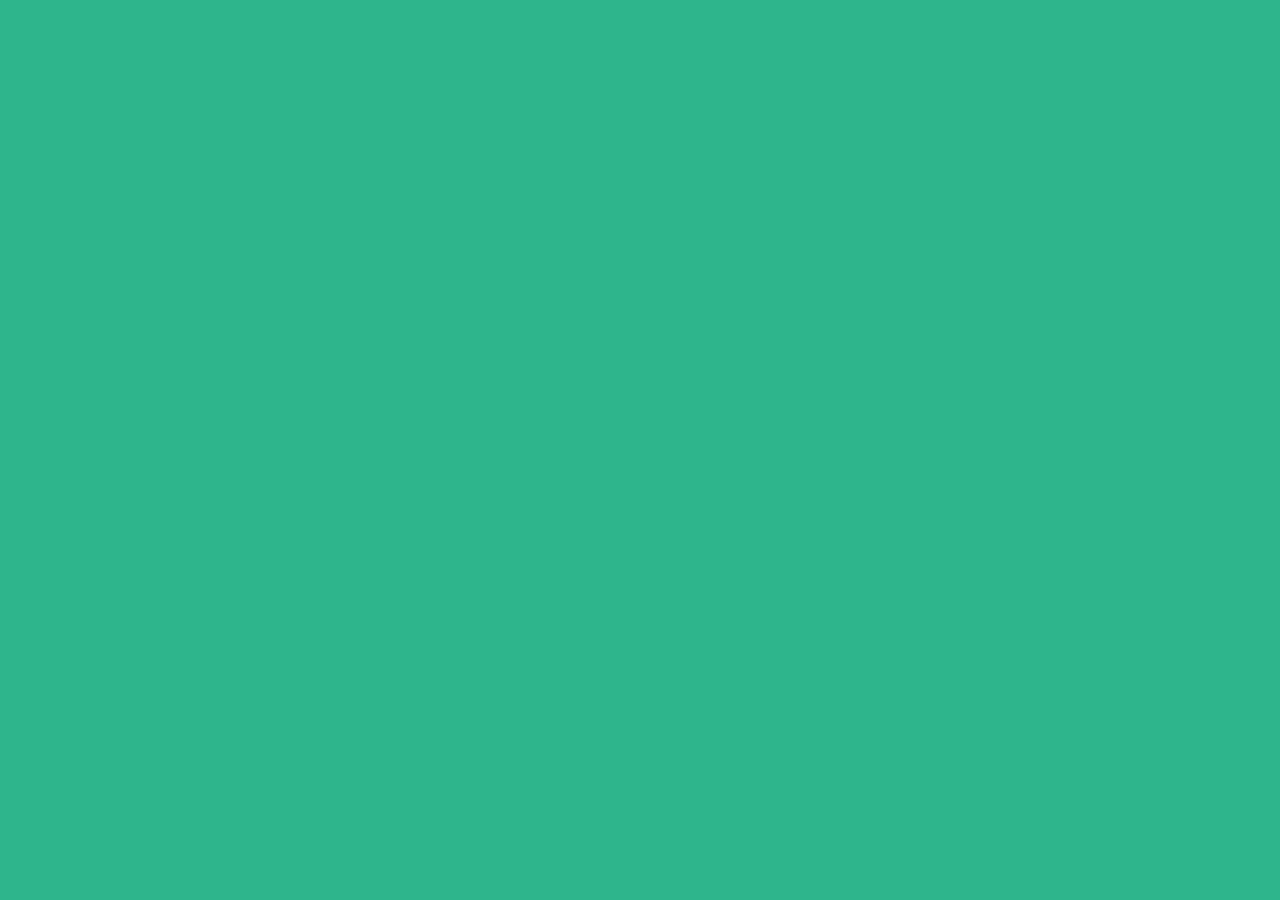
==== index.html @ 211122e2 "backup git" ====
<!DOCTYPE html>
<html lang="en">
  <head>
    <meta charset="UTF-8" />
    <meta http-equiv="Content-Type" content="text/html; charset=UTF-8" />
    <meta http-equiv="X-UA-Compatible" content="IE=edge" />
    <meta name="viewport" content="width=device-width, initial-scale=1.0" />
    <title>WordWise Language Labs</title>
    <link rel="preconnect" href="https://fonts.googleapis.com" />
    <link rel="preconnect" href="https://fonts.gstatic.com" crossorigin />
    <link
      href="https://fonts.googleapis.com/icon?family=Material+Icons|Material+Icons+Outlined|Material+Icons+Two+Tone|Material+Icons+Round|Material+Icons+Sharp"
      rel="stylesheet"
    />
    <link
      href="https://fonts.googleapis.com/css2?family=Montserrat:ital,wght@0,100;0,200;0,300;0,400;0,500;0,600;0,800;0,900;1,100;1,300;1,400;1,500;1,600;1,700;1,800;1,900&display=swap"
      rel="stylesheet"
    />
    <link rel="stylesheet" href="./css/myglobalstyle.css" />
    <link rel="stylesheet" href="./css/mystyle.css" />
    <link rel="stylesheet" href="./css/effects.css" />
    <link rel="stylesheet" href="./css/teststyle.css" />
  </head>
  <body>
    <div id="hideMeAfterLoad">
      <div id="hideMeAfterFisrtAnimation">
        <span>Past.</span>
        <span>Past.</span>
        <span>Past.</span>
      </div>
      <div id="showMeAfterLastAnimation">
        <span
          >Localization <br />Is<br />
          Past.</span
        >
      </div>
    </div>

    <header class="header">
      <div class="navigation primary-background-color">
        <div class="desktop-menu">
          <div class="logo">
            <a href="http://127.0.0.1:5500/#"><img src="/img/logo.png" /></a>
          </div>
          <ul class="menu-items header-menu-text">
            <li>
              <a href="#">Why Us</a>
            </li>
            <li>
              <a href="#"
                >What We Offer<span class="material-icons-round"
                  >expand_more</span
                ></a
              >
              <div class="mega-menu-1">
                <div class="shape-icon">
                  <span class="material-icons-round">arrow_drop_up</span>
                </div>
                <div class="mega-menu-box">
                  <div class="desktop-mega-menu-row">
                    <img src="./img/img.jpg" alt="" />
                  </div>
                  <div class="desktop-mega-menu-row">
                    <header>Design Services</header>
                    <ul class="mega-links">
                      <li><a href="#">Graphics</a></li>
                      <li><a href="#">Vectors</a></li>
                      <li><a href="#">Business cards</a></li>
                      <li><a href="#">Custom logo</a></li>
                    </ul>
                  </div>
                  <div class="desktop-mega-menu-row">
                    <header>Email Services</header>
                    <ul class="mega-links">
                      <li><a href="#">Personal Email</a></li>
                      <li><a href="#">Business Email</a></li>
                      <li><a href="#">Mobile Email</a></li>
                      <li><a href="#">Web Marketing</a></li>
                    </ul>
                  </div>
                  <div class="desktop-mega-menu-row">
                    <header>Security services</header>
                    <ul class="mega-links">
                      <li><a href="#">Site Seal</a></li>
                      <li><a href="#">VPS Hosting</a></li>
                      <li><a href="#">Privacy Seal</a></li>
                      <li><a href="#">Website design</a></li>
                    </ul>
                  </div>
                </div>
              </div>
            </li>
            <li>
              <a href="#"
                >Wise Words<span class="material-icons-round"
                  >expand_more</span
                ></a
              >
            </li>
            <li>
              <a href="#">Work With Us<span></span></a>
            </li>
          </ul>
          <div class="menu-buttons">
            <button class="header-menu-text">
              <span class="material-icons-round"> g_translate </span> English
              <span class="material-icons-round">expand_more</span>
            </button>
          </div>
        </div>

        <div class="mobile-menu">
          <div class="mobile-menu-logo">
            <a href="google.com"><img src="/img/logo.png" /></a>
          </div>
          <ul class="mobile-menu-items header-menu-text">
            <li><a href="google.com">Why Us</a></li>
            <li><a href="google.com">What we Offer</a></li>
            <li><a href="google.com">Wise Words</a></li>
            <li><a href="google.com">Work With Us</a></li>
          </ul>
          <div class="mobile-menu-cta">
            <button>Languages</button>
            <button>Contact Us</button>
          </div>
        </div>
      </div>
    </header>

    <!-- <nav>
      <div class="wrapper">
        <div class="logo"><a href="#">CodingNepal</a></div>
        <input type="radio" name="slider" id="menu-btn" />
        <input type="radio" name="slider" id="close-btn" />
        <ul class="nav-links">
          <label for="close-btn" class="btn close-btn"
            ><i class="fas fa-times"></i
          ></label>
          <li><a href="#">Home</a></li>
          <li><a href="#">About</a></li>
          <li>
            <a href="#" class="desktop-item">Dropdown Menu</a>
            <input type="checkbox" id="showDrop" />
            <label for="showDrop" class="mobile-item">Dropdown Menu</label>
            <ul class="drop-menu">
              <li><a href="#">Drop menu 1</a></li>
              <li><a href="#">Drop menu 2</a></li>
              <li><a href="#">Drop menu 3</a></li>
              <li><a href="#">Drop menu 4</a></li>
            </ul>
          </li>
          <li>
            <a href="#" class="desktop-item">Mega Menu</a>
            <input type="checkbox" id="showMega" />
            <label for="showMega" class="mobile-item">Mega Menu</label>
            <div class="mega-box">
              <div class="content">
                <div class="row">
                  <img src="./img/img.jpg" alt="" />
                </div>
                <div class="row">
                  <header>Design Services</header>
                  <ul class="mega-links">
                    <li><a href="#">Graphics</a></li>
                    <li><a href="#">Vectors</a></li>
                    <li><a href="#">Business cards</a></li>
                    <li><a href="#">Custom logo</a></li>
                  </ul>
                </div>
                <div class="row">
                  <header>Email Services</header>
                  <ul class="mega-links">
                    <li><a href="#">Personal Email</a></li>
                    <li><a href="#">Business Email</a></li>
                    <li><a href="#">Mobile Email</a></li>
                    <li><a href="#">Web Marketing</a></li>
                  </ul>
                </div>
                <div class="row">
                  <header>Security services</header>
                  <ul class="mega-links">
                    <li><a href="#">Site Seal</a></li>
                    <li><a href="#">VPS Hosting</a></li>
                    <li><a href="#">Privacy Seal</a></li>
                    <li><a href="#">Website design</a></li>
                  </ul>
                </div>
              </div>
            </div>
          </li>
          <li><a href="#">Feedback</a></li>
        </ul>
        <label for="menu-btn" class="btn menu-btn"
          ><i class="fas fa-bars"></i
        ></label>
      </div>
    </nav> -->

    <section>
      <p></p>
    </section>

    <footer class="footer"></footer>

    <script src="./js/myscript.js"></script>
  </body>
</html>
---- css/myglobalstyle.css ----
* {
    margin: 0;
    padding: 0;
    text-decoration: none;
}

.material-icons-round{
    display: inline-flex;
    vertical-align: middle;
}

h1,
h2,
h3,
h4,
h5,
h6 {
  font-size: 100%;
  font-weight: normal;
}

a, a:link, a:visited, a:hover, a:active {
    color: inherit;
}

ul {
    list-style: none;
    list-style-type: none;
    margin: 0;
    padding: 0;
}

li {
    list-style: none;
    list-style-type: none;
    margin: 0;
    padding: 0;
}

html {
    box-sizing: border-box;
}

*, *::before, *::after {
    box-sizing: inherit;
}
  
img,
video {
    height: auto;
    max-width: 100%;
}
  
iframe {
    border: 0;
}
  
table {
    border-collapse: collapse;
    border-spacing: 0;
}
  
td,
th {
    padding: 0;
}
  
td:not([align]),
th:not([align]) {
    text-align: inherit;
}

html {
    background-color: #F6FFFE;
    font-family: 'Montserrat', sans-serif;
    -moz-osx-font-smoothing: grayscale;
    -webkit-font-smoothing: antialiased;
    min-width: 300px;
    overflow-x: hidden;
    overflow-y: scroll;
    text-rendering: optimizeLegibility;
    -webkit-text-size-adjust: 100%;
       -moz-text-size-adjust: 100%;
            text-size-adjust: 100%;
}
  
article,
aside,
figure,
footer,
header,
hgroup,
section {
    display: block;
}


/* Global Colors */

.primary-color {
    color: #32B78D;
}

.secondary-color {
    color: #EF9A9A;
}

.accent-color {
    color: #0288D1;
}

.black-text-color {
    color: #000000;
}

.white-text-color {
    color: #FFFFFF;
}

.blue-text-color {
    color: #002B5B;
}

.light-grey-text-color {
    color: #808080;
}

.dark-grey-text-color {
    color: #4E4E4E;
}

/* Global background Colors */

.primary-background-color {
    background-color: #66B894;
}

.secondary-background-color {
    background-color: #EF9A9A;
}

.accent-background-color {
    background-color: #0288D1;
}

.black-text-background-color {
    background-color: #000000;
}

.white-text-background-color {
    background-color: #FFFFFF;
}

.blue-text-background-color {
    background-color: #002B5B;
}

.light-grey-text-background-color {
    background-color: #808080;
}

.dark-grey-text-background-color {
    background-color: #4E4E4E;
}

.page-background-color {
    background-color: #F6FFFE;
}

.full-transparency-background-color {
    background-color: #00000000;
}

/* Global Fonts */

.header-menu-text {
    font-family: 'Montserrat';
    font-size: 14px;
    font-weight: 600;
    color: #000000;
}

.header-menu-title-text {
    font-family: 'Montserrat';
    font-size: 13px;
    font-weight: 600;
}

.header-menu-description-text {
    font-family: 'Montserrat';
    font-size: 12px;
    font-weight: 500;
}

.footer-title-text {
    font-family: 'Montserrat';
    font-size: 16px;
    font-weight: 600;
}

.footer-description-text {
    font-family: 'Montserrat';
    font-size: 14px;
    font-weight: 500;
}
---- css/mystyle.css ----
/* -----START----- Menu Section */
.navigation {
  position: fixed;
  z-index: 99;
  width: 100%;
}

.desktop-menu {
    z-index: 100;
    width: 100%;
    max-width: 1240px;
    min-height: 64px;
    max-height: 64px;
    height: 64px;
    margin: auto;
    padding: 0px 30px;
    display: flex;
    flex-direction: row;
    align-items: center;
    justify-content: space-between;
}

.desktop-menu .logo {
    height: 42px;
}

.desktop-menu .logo > a > img {
    width: 100%;
    height: 100%;
    object-fit: cover;
}

.mobile-menu-open-button {
    display: none;
}

.mobile-menu-close-button {
    display: none;
}

.desktop-menu .menu-items {
    display: flex;
    align-items: center;
}

.desktop-menu .menu-items > li > a{
    padding: 9px 15px;
    border-radius: 5px;
    transition: all 0.3s ease;
}

.desktop-menu .menu-items > li > a:hover{
    background-color: #3A3B3C;
}

.desktop-menu .menu-items li:hover .mega-menu-1{
  transition: all 0.3s ease;
  opacity: 1;
  visibility: visible;
}

.desktop-menu .mega-menu-1{
  position: absolute;
  left: 0;
  width: 100%;
  padding: 0 30px;
  opacity: 0;
  visibility: hidden;
  z-index: 102;
}

.desktop-menu .mega-menu-1 .mega-menu-box{
  background-color: #ffffff;
  margin: -25px 0 25px 0;
  padding: 25px 20px;
  display: flex;
  width: 100%;
  justify-content: space-between;
  border-radius: 12px;
  box-shadow: 0 6px 10px rgba(0,0,0,0.15);
}

.desktop-menu .mega-menu-1 .shape-icon .material-icons-round {
  color: #ffffff;
  font-size: 48px;
}

.desktop-menu .menu-buttons > button{
  outline: 0;
  display: inline-block;
  border-style: solid;
  border-width: 2px;
  background-color: #00796b;
  border-color: #00796b;
  border-radius: 12px;
  color: #ffffff;
  cursor: pointer;
  justify-content: center;
  padding: 6px 12px;
  text-align: center;
  vertical-align: middle;
  box-sizing: border-box;
  
}

.desktop-menu .menu-buttons > button:hover{
  border-style: solid;
  background-color: #d9d9d9;
  border-color:#00796b;
  border-radius: 12px;
  border-width: 2px;
  color: #363636;
 
}

.mobile-menu {
    display: none;
}

@media screen and (max-width: 970px) {

    .desktop-menu {
        display: none;
    }

    .desktop-menu .btn{
      display: block;
    }

    .mobile-menu-open-button {
        display: block;
    }
    
    .mobile-menu-close-button {
        display: block;
    }
   
    /* custom scroll bar */
    ::-webkit-scrollbar {
      width: 10px;
    }
    ::-webkit-scrollbar-track {
      background: #242526;
    }
    ::-webkit-scrollbar-thumb {
      background: #3A3B3C;
    }
    #menu-btn:checked ~ .nav-links{
      left: 0%;
    }
    #menu-btn:checked ~ .btn.menu-btn{
      display: none;
    }
    #close-btn:checked ~ .btn.menu-btn{
      display: block;
    }
}

/* -----END----- Menu Section */
---- css/effects.css ----
/* ----- START ----- Website entry animation */

#hideMeAfterLoad {
  position: fixed;
  display: flex;
  justify-content: center;
  align-items: center;
  width: 100%;
  height: 100%;
  background-color: #2eb58c;
  z-index: 1000;
  animation-name: hideEntryAnimation;
  animation-duration: 0s;
  animation-timing-function: ease-in;
  animation-delay: 4s;
  animation-fill-mode: forwards;
}

@keyframes hideEntryAnimation {
  to {
    visibility: hidden;
  }
}

#hideMeAfterFisrtAnimation {
  position: fixed;
  display: flex;
  justify-content: center;
  align-items: center;
  width: 100%;
  height: 100%;
  background-color: #2eb58c;
  z-index: 1001;
}

#hideMeAfterFisrtAnimation span {
  font-size: 96px;
  font-weight: 700;
  padding: 40px;
}

#hideMeAfterFisrtAnimation span:nth-child(1) {
  color: blueviolet;
  animation-name: hideFirstEntryAnimation1;
  animation-duration: 1.5s;
  animation-timing-function: ease-in;
  animation-delay: 0.5s;
  animation-fill-mode: forwards;
  visibility: hidden;
}

@keyframes hideFirstEntryAnimation1 {
  from {
    visibility: visible;
  }
  to {
    visibility: hidden;
  }
}

#hideMeAfterFisrtAnimation span:nth-child(2) {
  color: red;
  animation-name: hideFirstEntryAnimation2;
  animation-duration: 1s;
  animation-timing-function: ease-in;
  animation-delay: 1s;
  animation-fill-mode: forwards;
  visibility: hidden;
}

@keyframes hideFirstEntryAnimation2 {
  from {
    visibility: visible;
  }
  to {
    visibility: hidden;
  }
}

#hideMeAfterFisrtAnimation span:nth-child(3) {
  color: yellow;
  animation-name: hideFirstEntryAnimation3;
  animation-duration: 0.5s;
  animation-timing-function: ease-in;
  animation-delay: 1.5s;
  animation-fill-mode: forwards;
  visibility: hidden;
}

@keyframes hideFirstEntryAnimation3 {
  from {
    visibility: visible;
  }
  to {
    visibility: hidden;
  }
}

#showMeAfterLastAnimation {
  text-align: center;
  font-size: 96px;
  font-weight: 700;
  padding: 40px;
  animation-duration: 1.9s;
  animation-delay: 2.1s;
  animation-name: showLastAnimation;
  animation-timing-function: ease-in;
  animation-fill-mode: forwards;
  visibility: hidden;
  z-index: 1002;
}

@keyframes showLastAnimation {
  from {
    visibility: visible;
  }
  to {
    visibility: hidden;
  }
}

/* ----- END ----- Website entry animation */
---- css/teststyle.css ----
*{
  margin: 0;
  padding: 0;
  box-sizing: border-box;
}
nav{
  position: fixed;
  z-index: 99;
  width: 100%;
  
  background: #242526;
}
nav .wrapper{
  position: relative;
  max-width: 1300px;
  padding: 0px 30px;
  height: 70px;
  line-height: 70px;
  margin: auto;
  display: flex;
  align-items: center;
  justify-content: space-between;
}
.wrapper .logo a{
  color: #f2f2f2;
  font-size: 30px;
  font-weight: 600;
  text-decoration: none;
}
.wrapper .nav-links{
  display: inline-flex;
}
.nav-links li{
  list-style: none;
}
.nav-links li a{
  color: #f2f2f2;
  text-decoration: none;
  font-size: 18px;
  font-weight: 500;
  padding: 9px 15px;
  border-radius: 5px;
  transition: all 0.3s ease;
}
.nav-links li a:hover{
  background: #3A3B3C;
}
.nav-links .mobile-item{
  display: none;
}
.nav-links .drop-menu{
  position: absolute;
  background: #242526;
  width: 180px;
  line-height: 45px;
  top: 85px;
  opacity: 0;
  visibility: hidden;
  box-shadow: 0 6px 10px rgba(0,0,0,0.15);
}
.nav-links li:hover .drop-menu,
.nav-links li:hover .mega-box{
  transition: all 0.3s ease;
  top: 72px;
  opacity: 1;
  visibility: visible;
}
.drop-menu li a{
  width: 100%;
  display: block;
  padding: 0 0 0 15px;
  font-weight: 400;
  border-radius: 0px;
}
.mega-box{
  position: absolute;
  left: 0;
  width: 100%;
  padding: 0 30px;
  top: 85px;
  opacity: 0;
  visibility: hidden;
}
.mega-box .content{
  background: #242526;
  padding: 25px 20px;
  display: flex;
  width: 100%;
  justify-content: space-between;
  box-shadow: 0 6px 10px rgba(0,0,0,0.15);
}
.mega-box .content .row{
  width: calc(25% - 30px);
  line-height: 45px;
}
.content .row img{
  width: 100%;
  height: 100%;
  object-fit: cover;
}
.content .row header{
  color: #f2f2f2;
  font-size: 20px;
  font-weight: 500;
}
.content .row .mega-links{
  margin-left: -40px;
  border-left: 1px solid rgba(255,255,255,0.09);
}
.row .mega-links li{
  padding: 0 20px;
}
.row .mega-links li a{
  padding: 0px;
  padding: 0 20px;
  color: #d9d9d9;
  font-size: 17px;
  display: block;
}
.row .mega-links li a:hover{
  color: #f2f2f2;
}
.wrapper .btn{
  color: #fff;
  font-size: 20px;
  cursor: pointer;
  display: none;
}
.wrapper .btn.close-btn{
  position: absolute;
  right: 30px;
  top: 10px;
}

@media screen and (max-width: 970px) {
  .wrapper .btn{
    display: block;
  }
  .wrapper .nav-links{
    position: fixed;
    height: 100vh;
    width: 100%;
    max-width: 350px;
    top: 0;
    left: -100%;
    background: #242526;
    display: block;
    padding: 50px 10px;
    line-height: 50px;
    overflow-y: auto;
    box-shadow: 0px 15px 15px rgba(0,0,0,0.18);
    transition: all 0.3s ease;
  }
  /* custom scroll bar */
  ::-webkit-scrollbar {
    width: 10px;
  }
  ::-webkit-scrollbar-track {
    background: #242526;
  }
  ::-webkit-scrollbar-thumb {
    background: #3A3B3C;
  }
  #menu-btn:checked ~ .nav-links{
    left: 0%;
  }
  #menu-btn:checked ~ .btn.menu-btn{
    display: none;
  }
  #close-btn:checked ~ .btn.menu-btn{
    display: block;
  }
  .nav-links li{
    margin: 15px 10px;
  }
  .nav-links li a{
    padding: 0 20px;
    display: block;
    font-size: 20px;
  }
  .nav-links .drop-menu{
    position: static;
    opacity: 1;
    top: 65px;
    visibility: visible;
    padding-left: 20px;
    width: 100%;
    max-height: 0px;
    overflow: hidden;
    box-shadow: none;
    transition: all 0.3s ease;
  }
  #showDrop:checked ~ .drop-menu,
  #showMega:checked ~ .mega-box{
    max-height: 100%;
  }
  .nav-links .desktop-item{
    display: none;
  }
  .nav-links .mobile-item{
    display: block;
    color: #f2f2f2;
    font-size: 20px;
    font-weight: 500;
    padding-left: 20px;
    cursor: pointer;
    border-radius: 5px;
    transition: all 0.3s ease;
  }
  .nav-links .mobile-item:hover{
    background: #3A3B3C;
  }
  .drop-menu li{
    margin: 0;
  }
  .drop-menu li a{
    border-radius: 5px;
    font-size: 18px;
  }
  .mega-box{
    position: static;
    top: 65px;
    opacity: 1;
    visibility: visible;
    padding: 0 20px;
    max-height: 0px;
    overflow: hidden;
    transition: all 0.3s ease;
  }
  .mega-box .content{
    box-shadow: none;
    flex-direction: column;
    padding: 20px 20px 0 20px;
  }
  .mega-box .content .row{
    width: 100%;
    margin-bottom: 15px;
    border-top: 1px solid rgba(255,255,255,0.08);
  }
  .mega-box .content .row:nth-child(1),
  .mega-box .content .row:nth-child(2){
    border-top: 0px;
  }
  .content .row .mega-links{
    border-left: 0px;
    padding-left: 15px;
  }
  .row .mega-links li{
    margin: 0;
  }
  .content .row header{
    font-size: 19px;
  }
}
nav input{
  display: none;
}

.body-text{
  position: absolute;
  top: 50%;
  left: 50%;
  transform: translate(-50%, -50%);
  width: 100%;
  text-align: center;
  padding: 0 30px;
}
.body-text div{
  font-size: 45px;
  font-weight: 600;
}
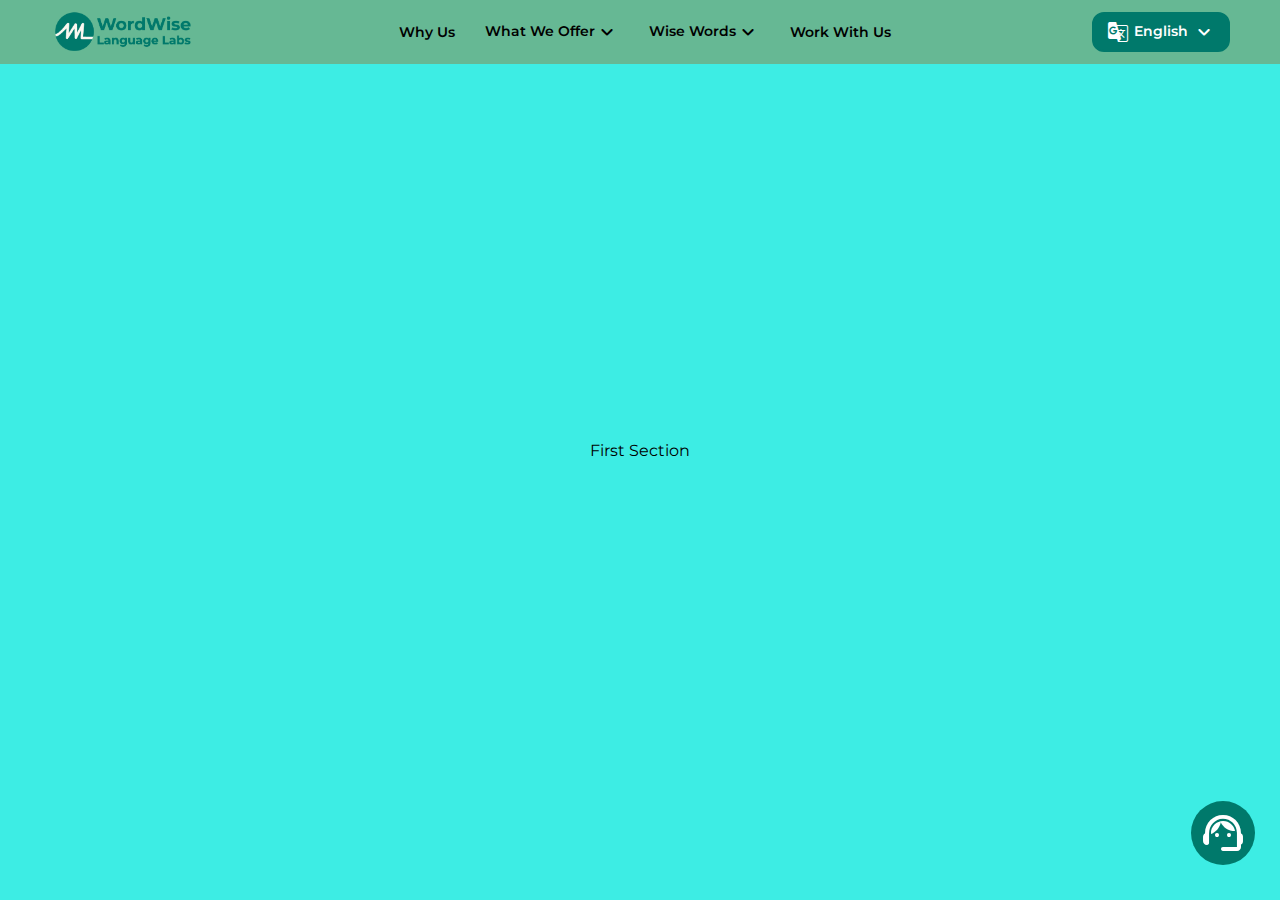
==== commit 4e734463: "backup2" ====
--- a/index.html
+++ b/index.html
@@ -6,6 +6,7 @@
     <meta http-equiv="X-UA-Compatible" content="IE=edge" />
     <meta name="viewport" content="width=device-width, initial-scale=1.0" />
     <title>WordWise Language Labs</title>
+    <link rel="icon" type="image/x-icon" href="./icon/logo-icon.png">
     <link rel="preconnect" href="https://fonts.googleapis.com" />
     <link rel="preconnect" href="https://fonts.gstatic.com" crossorigin />
     <link
@@ -22,7 +23,7 @@
     <link rel="stylesheet" href="./css/teststyle.css" />
   </head>
   <body>
-    <div id="hideMeAfterLoad">
+    <!-- <div id="hideMeAfterLoad">
       <div id="hideMeAfterFisrtAnimation">
         <span>Past.</span>
         <span>Past.</span>
@@ -34,13 +35,13 @@
           Past.</span
         >
       </div>
-    </div>
+    </div> -->
 
     <header class="header">
       <div class="navigation primary-background-color">
         <div class="desktop-menu">
           <div class="logo">
-            <a href="http://127.0.0.1:5500/#"><img src="/img/logo.png" /></a>
+            <a href="https://wordwise.one/#"><img src="/img/logo.png" /></a>
           </div>
           <ul class="menu-items header-menu-text">
             <li>
@@ -56,11 +57,11 @@
                 <div class="shape-icon">
                   <span class="material-icons-round">arrow_drop_up</span>
                 </div>
-                <div class="mega-menu-box">
-                  <div class="desktop-mega-menu-row">
+                <div class="container">
+                  <div class="column">
                     <img src="./img/img.jpg" alt="" />
                   </div>
-                  <div class="desktop-mega-menu-row">
+                  <div class="column">
                     <header>Design Services</header>
                     <ul class="mega-links">
                       <li><a href="#">Graphics</a></li>
@@ -69,7 +70,7 @@
                       <li><a href="#">Custom logo</a></li>
                     </ul>
                   </div>
-                  <div class="desktop-mega-menu-row">
+                  <div class="column">
                     <header>Email Services</header>
                     <ul class="mega-links">
                       <li><a href="#">Personal Email</a></li>
@@ -78,14 +79,11 @@
                       <li><a href="#">Web Marketing</a></li>
                     </ul>
                   </div>
-                  <div class="desktop-mega-menu-row">
+                  <div class="column">
                     <header>Security services</header>
-                    <ul class="mega-links">
-                      <li><a href="#">Site Seal</a></li>
-                      <li><a href="#">VPS Hosting</a></li>
-                      <li><a href="#">Privacy Seal</a></li>
-                      <li><a href="#">Website design</a></li>
-                    </ul>
+                    <div class="column">
+                      <img src="./img/img.jpg" alt="" />
+                    </div>
                   </div>
                 </div>
               </div>
@@ -125,7 +123,50 @@
           </div>
         </div>
       </div>
+
+      <div class="box2 sb9">Hi, I am WordBee. <br> I am here to help you</div>
+      <div class="support-icon">
+        <span class="material-icons-round">
+          support_agent
+          </span>
+      </div>
     </header>
+
+    <div class="main-container">
+
+      <section class="section-1">
+        <h1>First Section</h1>
+      </section>
+  
+      <section class="section-2">
+        <h1>Second Section</h1>
+      </section>
+  
+      <section class="section-3">
+        <h1>Third Section</h1>
+      </section>
+  
+      <section class="section-4">
+        <h1>Forth Section</h1>
+      </section>
+  
+      <section class="section-5">
+        <h1>Fifth Section</h1>
+      </section>
+  
+      <section class="section-6">
+        <h1>Sixth Section</h1>
+      </section>
+  
+      <section class="section-7">
+        <h1>Seventh Section</h1>
+      </section>
+  
+      <section class="section-8">
+        <h1>Eighth Section</h1>
+      </section>
+
+    </div>
 
     <!-- <nav>
       <div class="wrapper">
@@ -196,10 +237,6 @@
       </div>
     </nav> -->
 
-    <section>
-      <p></p>
-    </section>
-
     <footer class="footer"></footer>
 
     <script src="./js/myscript.js"></script>
--- a/css/mystyle.css
+++ b/css/mystyle.css
@@ -1,3 +1,115 @@
+.main-container {
+  scroll-snap-type: y mandatory;
+  overflow-y: scroll;
+  height: 100vh;
+} ::-webkit-scrollbar {
+  width: 0px;
+  background: transparent; /* make scrollbar transparent */
+}
+
+section {
+  height: 100vh;
+  display: flex;
+  justify-content: center;
+  align-items: center;
+  scroll-snap-align: start;
+}
+
+.section-1 {
+  background-color: #3dede4;
+}
+
+.section-2 {
+  background-color: #208d2b;
+}
+
+.section-3 {
+  background-color: #0a0e7b;
+}
+
+.section-4 {
+  background-color: #984b28;
+}
+
+.section-5 {
+  background-color: #9c1c89;
+}
+
+.section-6 {
+  background-color: #b4ec19;
+}
+
+.section-7 {
+  background-color: #af333f;
+}
+
+.section-8 {
+  background-color: #ae3062;
+}
+
+.support-icon {
+  position: fixed;
+  bottom: 35px;
+  right: 25px;
+  background-color: #00796b;
+  border-radius: 50%;
+  padding: 8px 8px;
+  z-index: 1500;
+}
+
+.support-icon .material-icons-round {
+  font-size: 48px;
+  color: #ffffff;
+}
+
+.support-icon:hover + .box2 .sb9{
+  display: block !important;
+
+}
+
+.box2 {
+  display: none;
+  position: fixed;
+  bottom: 110px;
+  right: 25px;
+  width: 180px;
+  border: 2px solid #00bfb6;
+  border-radius: 12px;
+  padding: 10px;
+  text-align: center;
+  font-size: 12px;
+  color: #00bfb6;
+}
+
+
+/* speech bubble 9 */
+
+.sb9::before {
+  content: "";
+  width: 0px;
+  height: 0px;
+  position: absolute;
+  border-left: 10px solid transparent;
+  border-right: 10px solid transparent;
+  border-top: 10px solid #00bfb6;
+  border-bottom: 10px solid transparent;
+  right: 12%;
+  bottom: -21px;
+}
+
+.sb9::after {
+  content: "";
+  width: 0px;
+  height: 0px;
+  position: absolute;
+  border-left: 10px solid transparent;
+  border-right: 10px solid transparent;
+  border-top: 10px solid #fff;
+  border-bottom: 10px solid transparent;
+  right: 12%;
+  bottom: -18px;
+}
+
 /* -----START----- Menu Section */
 .navigation {
   position: fixed;
@@ -69,7 +181,7 @@
   z-index: 102;
 }
 
-.desktop-menu .mega-menu-1 .mega-menu-box{
+.desktop-menu .mega-menu-1 .container{
   background-color: #ffffff;
   margin: -25px 0 25px 0;
   padding: 25px 20px;
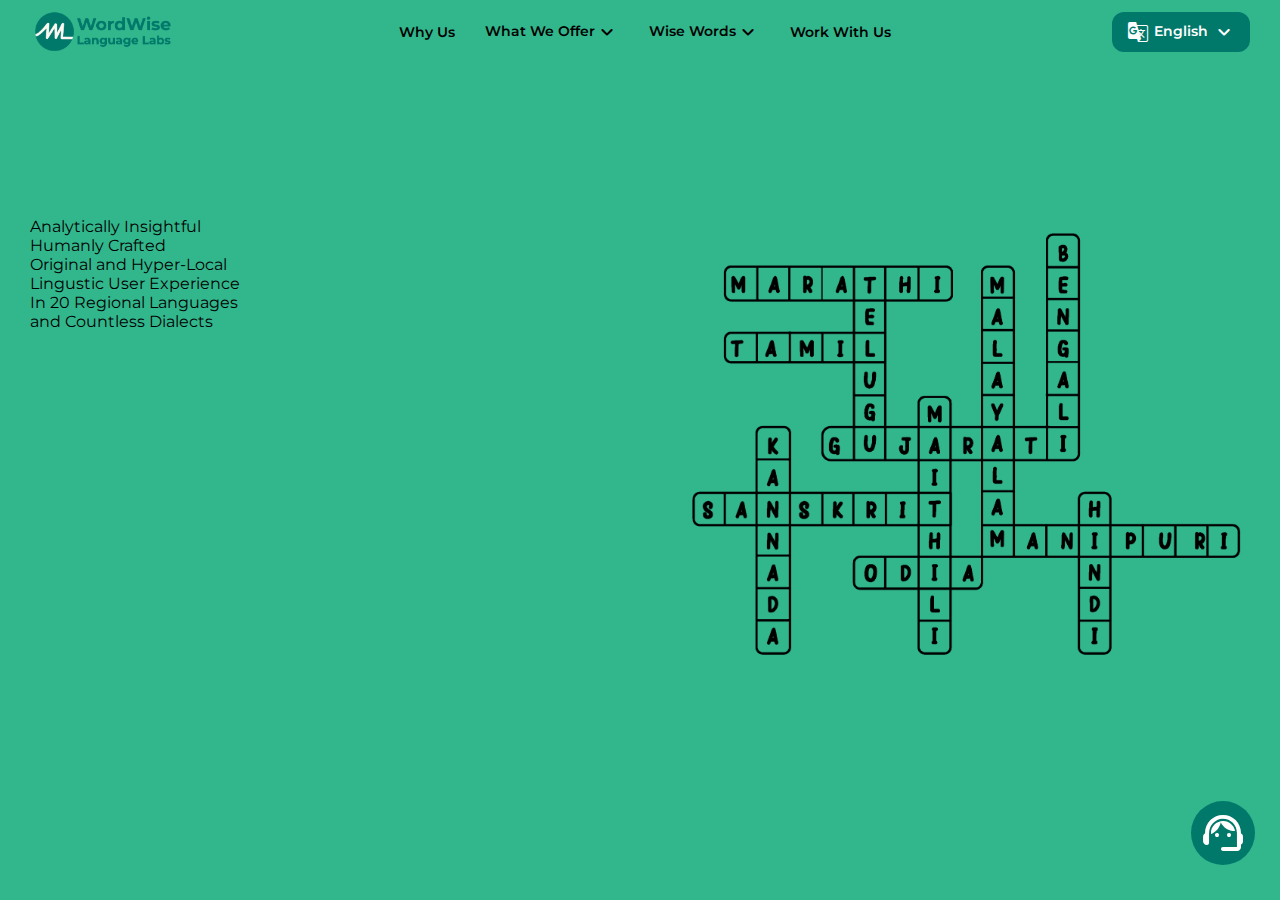
==== commit 861d175e: "backup" ====
--- a/index.html
+++ b/index.html
@@ -23,17 +23,28 @@
     <link rel="stylesheet" href="./css/teststyle.css" />
   </head>
   <body>
+
     <!-- <div id="hideMeAfterLoad">
-      <div id="hideMeAfterFisrtAnimation">
+      <div class="entry-animation-1">
+        <span>L</span>
+        <span>o</span>
+        <span>c</span>
+        <span>a</span>
+        <span>l</span>
+        <span>i</span>
+        <span>z</span>
+        <span>a</span>
+        <span>t</span>
+        <span>i</span>
+        <span>o</span>
+        <span>n</span>
+      </div>
+      <div class="entry-animation-2">
+        <span>I</span>
+        <span>s</span>
+      </div>
+      <div class="entry-animation-3">
         <span>Past.</span>
-        <span>Past.</span>
-        <span>Past.</span>
-      </div>
-      <div id="showMeAfterLastAnimation">
-        <span
-          >Localization <br />Is<br />
-          Past.</span
-        >
       </div>
     </div> -->
 
@@ -134,8 +145,22 @@
 
     <div class="main-container">
 
-      <section class="section-1">
-        <h1>First Section</h1>
+      <section class="section-1 primary-background-color">
+        <div class="section-main-container">
+          <div class="container-1">
+            <ul>
+              <li><span>Analytically Insightful</span></li>
+              <li><span>Humanly Crafted</span></li>
+              <li><span>Original and Hyper-Local</span></li>
+              <li><span>Lingustic User Experience</span></li>
+              <li><span>In 20 Regional Languages<br>and Countless Dialects</span></li>
+            </ul>
+          </div>
+          <div class="container-2">
+            <img src="./img/crossword.png">
+          </div>
+
+        </div>
       </section>
   
       <section class="section-2">
--- a/css/myglobalstyle.css
+++ b/css/myglobalstyle.css
@@ -132,7 +132,7 @@
 /* Global background Colors */
 
 .primary-background-color {
-    background-color: #66B894;
+    background-color: #32B78D;
 }
 
 .secondary-background-color {
--- a/css/mystyle.css
+++ b/css/mystyle.css
@@ -1,10 +1,42 @@
+/* -----START----- Section-1 */
+
+.section-1 {
+  width: 100%;
+}
+
+.section-1 .section-main-container {
+  max-width: 1400px;
+  margin: auto;
+  padding: 64px 30px;
+  display: flex;
+  flex-direction: row;
+}
+
+.section-1 .section-main-container .container-1 {
+  flex: 50%;
+}
+
+.section-1 .section-main-container .container-2 {
+  flex: 50%;
+}
+
+.section-1 .section-main-container .container-1 img{
+  height: 250px;
+  width: 250px;
+  object-fit: contain;
+}
+
+/* -----END----- Section-1 */
+
+/* -----START----- Section page scroll animation */
+
 .main-container {
   scroll-snap-type: y mandatory;
   overflow-y: scroll;
   height: 100vh;
 } ::-webkit-scrollbar {
   width: 0px;
-  background: transparent; /* make scrollbar transparent */
+  background: transparent;
 }
 
 section {
@@ -15,9 +47,7 @@
   scroll-snap-align: start;
 }
 
-.section-1 {
-  background-color: #3dede4;
-}
+
 
 .section-2 {
   background-color: #208d2b;
@@ -46,6 +76,10 @@
 .section-8 {
   background-color: #ae3062;
 }
+
+/* -----END----- Section page scroll animation */
+
+/* -----START----- Support Section */
 
 .support-icon {
   position: fixed;
@@ -81,9 +115,6 @@
   color: #00bfb6;
 }
 
-
-/* speech bubble 9 */
-
 .sb9::before {
   content: "";
   width: 0px;
@@ -110,7 +141,10 @@
   bottom: -18px;
 }
 
+/* -----END----- Support Section */
+
 /* -----START----- Menu Section */
+
 .navigation {
   position: fixed;
   z-index: 99;
@@ -120,7 +154,7 @@
 .desktop-menu {
     z-index: 100;
     width: 100%;
-    max-width: 1240px;
+    max-width: 1400px;
     min-height: 64px;
     max-height: 64px;
     height: 64px;
--- a/css/effects.css
+++ b/css/effects.css
@@ -7,12 +7,13 @@
   align-items: center;
   width: 100%;
   height: 100%;
-  background-color: #2eb58c;
+  margin: 0 auto;
+  background-color: #32B78D;
   z-index: 1000;
   animation-name: hideEntryAnimation;
   animation-duration: 0s;
   animation-timing-function: ease-in;
-  animation-delay: 4s;
+  animation-delay: 5s;
   animation-fill-mode: forwards;
 }
 
@@ -22,101 +23,208 @@
   }
 }
 
-#hideMeAfterFisrtAnimation {
-  position: fixed;
-  display: flex;
-  justify-content: center;
-  align-items: center;
-  width: 100%;
-  height: 100%;
-  background-color: #2eb58c;
-  z-index: 1001;
-}
-
-#hideMeAfterFisrtAnimation span {
-  font-size: 96px;
-  font-weight: 700;
-  padding: 40px;
-}
-
-#hideMeAfterFisrtAnimation span:nth-child(1) {
-  color: blueviolet;
-  animation-name: hideFirstEntryAnimation1;
+#hideMeAfterLoad > div > span {
+  font-size: 120px;
+  font-weight: 900;
+  padding: 1px;
+}
+
+.entry-animation-1 {
+  position: absolute;
+}
+
+.entry-animation-1 span:nth-child(1) {
+  opacity: 0;
+  animation-name: entry-animation-1k;
+  animation-duration: 2s;
+  animation-delay: 0s;
+  animation-timing-function: ease-in;
+  animation-fill-mode: forwards;
+}
+
+.entry-animation-1 span:nth-child(2) {
+  opacity: 0;
+  animation-name: entry-animation-1k;
+  animation-duration: 1.8s;
+  animation-delay: 0.2s;
+  animation-timing-function: ease-in;
+  animation-fill-mode: forwards;
+}
+
+.entry-animation-1 span:nth-child(3) {
+  opacity: 0;
+  animation-name: entry-animation-1k;
+  animation-duration: 1.6s;
+  animation-delay: 0.4s;
+  animation-timing-function: ease-in;
+  animation-fill-mode: forwards;
+}
+
+.entry-animation-1 span:nth-child(4) {
+  opacity: 0;
+  animation-name: entry-animation-1k;
   animation-duration: 1.5s;
-  animation-timing-function: ease-in;
   animation-delay: 0.5s;
-  animation-fill-mode: forwards;
-  visibility: hidden;
-}
-
-@keyframes hideFirstEntryAnimation1 {
-  from {
-    visibility: visible;
-  }
-  to {
-    visibility: hidden;
-  }
-}
-
-#hideMeAfterFisrtAnimation span:nth-child(2) {
-  color: red;
-  animation-name: hideFirstEntryAnimation2;
+  animation-timing-function: ease-in;
+  animation-fill-mode: forwards;
+}
+
+.entry-animation-1 span:nth-child(5) {
+  opacity: 0;
+  animation-name: entry-animation-1k;
+  animation-duration: 1.4s;
+  animation-delay: 0.6s;
+  animation-timing-function: ease-in;
+  animation-fill-mode: forwards;
+}
+
+.entry-animation-1 span:nth-child(6) {
+  opacity: 0;
+  animation-name: entry-animation-1k;
+  animation-duration: 1.3s;
+  animation-delay: 0.7s;
+  animation-timing-function: ease-in;
+  animation-fill-mode: forwards;
+}
+
+.entry-animation-1 span:nth-child(7) {
+  opacity: 0;
+  animation-name: entry-animation-1k;
+  animation-duration: 1.2s;
+  animation-delay: 0.8s;
+  animation-timing-function: ease-in;
+  animation-fill-mode: forwards;
+}
+
+.entry-animation-1 span:nth-child(8) {
+  opacity: 0;
+  animation-name: entry-animation-1k;
+  animation-duration: 1.1s;
+  animation-delay: 0.9s;
+  animation-timing-function: ease-in;
+  animation-fill-mode: forwards;
+}
+
+.entry-animation-1 span:nth-child(9) {
+  opacity: 0;
+  animation-name: entry-animation-1k;
   animation-duration: 1s;
-  animation-timing-function: ease-in;
   animation-delay: 1s;
-  animation-fill-mode: forwards;
-  visibility: hidden;
-}
-
-@keyframes hideFirstEntryAnimation2 {
-  from {
-    visibility: visible;
-  }
-  to {
-    visibility: hidden;
-  }
-}
-
-#hideMeAfterFisrtAnimation span:nth-child(3) {
-  color: yellow;
-  animation-name: hideFirstEntryAnimation3;
-  animation-duration: 0.5s;
-  animation-timing-function: ease-in;
-  animation-delay: 1.5s;
-  animation-fill-mode: forwards;
-  visibility: hidden;
-}
-
-@keyframes hideFirstEntryAnimation3 {
-  from {
-    visibility: visible;
-  }
-  to {
-    visibility: hidden;
-  }
-}
-
-#showMeAfterLastAnimation {
-  text-align: center;
-  font-size: 96px;
-  font-weight: 700;
-  padding: 40px;
-  animation-duration: 1.9s;
-  animation-delay: 2.1s;
-  animation-name: showLastAnimation;
-  animation-timing-function: ease-in;
-  animation-fill-mode: forwards;
-  visibility: hidden;
-  z-index: 1002;
-}
-
-@keyframes showLastAnimation {
-  from {
-    visibility: visible;
-  }
-  to {
-    visibility: hidden;
-  }
+  animation-timing-function: ease-in;
+  animation-fill-mode: forwards;
+}
+
+.entry-animation-1 span:nth-child(10) {
+  opacity: 0;
+  animation-name: entry-animation-1k;
+  animation-duration: 0.9s;
+  animation-delay: 1.1s;
+  animation-timing-function: ease-in;
+  animation-fill-mode: forwards;
+}
+
+.entry-animation-1 span:nth-child(11) {
+  opacity: 0;
+  animation-name: entry-animation-1k;
+  animation-duration: 0.8s;
+  animation-delay: 1.2s;
+  animation-timing-function: ease-in;
+  animation-fill-mode: forwards;
+}
+
+.entry-animation-1 span:nth-child(12) {
+  opacity: 0;
+  animation-name: entry-animation-1k;
+  animation-duration: 0.7s;
+  animation-delay: 1.3s;
+  animation-timing-function: ease-in;
+  animation-fill-mode: forwards;
+}
+
+@keyframes entry-animation-1k {
+  0% {
+     opacity: 0;
+  } 
+  10% {
+    opacity: 1;
+  }
+  70% {
+    opacity: 1;
+  }
+  100% {
+    opacity: 0;
+  }
+}
+
+.entry-animation-2 {
+  position: absolute;
+}
+
+.entry-animation-2 span:nth-child(1) {
+  opacity: 0;
+  animation-name: entry-animation-2k;
+  animation-duration: 1s;
+  animation-delay: 2s;
+  animation-timing-function: ease-in;
+  animation-fill-mode: forwards;
+}
+
+.entry-animation-2 span:nth-child(2) {
+  opacity: 0;
+  animation-name: entry-animation-2k;
+  animation-duration: 0.6s;
+  animation-delay: 2.4s;
+  animation-timing-function: ease-in;
+  animation-fill-mode: forwards;
+}
+
+@keyframes entry-animation-2k {
+  0% {
+    opacity: 0;
+ } 
+ 10% {
+   opacity: 1;
+ }
+ 70% {
+   opacity: 1;
+ }
+ 100% {
+   opacity: 0;
+ }
+}
+
+.entry-animation-3 {
+  position: absolute;
+}
+
+.entry-animation-3 span:nth-child(1){
+  opacity: 0;
+  animation-name: entry-animation-3k;
+  animation-duration: 2s;
+  animation-delay: 3s;
+  animation-timing-function: ease-in;
+  animation-fill-mode: forwards;
+}
+
+@keyframes entry-animation-3k {
+  0% {
+    opacity: 0;
+    font-size: 20px;
+ } 
+ 20% {
+   opacity: 0.5;
+   font-size: 70px;
+ }
+ 50% {
+   opacity: 1;
+   font-size: 120px;
+ }
+ 70% {
+  opacity: 0.5;
+}
+ 100% {
+   opacity: 0;
+ }
 }
 
 /* ----- END ----- Website entry animation */
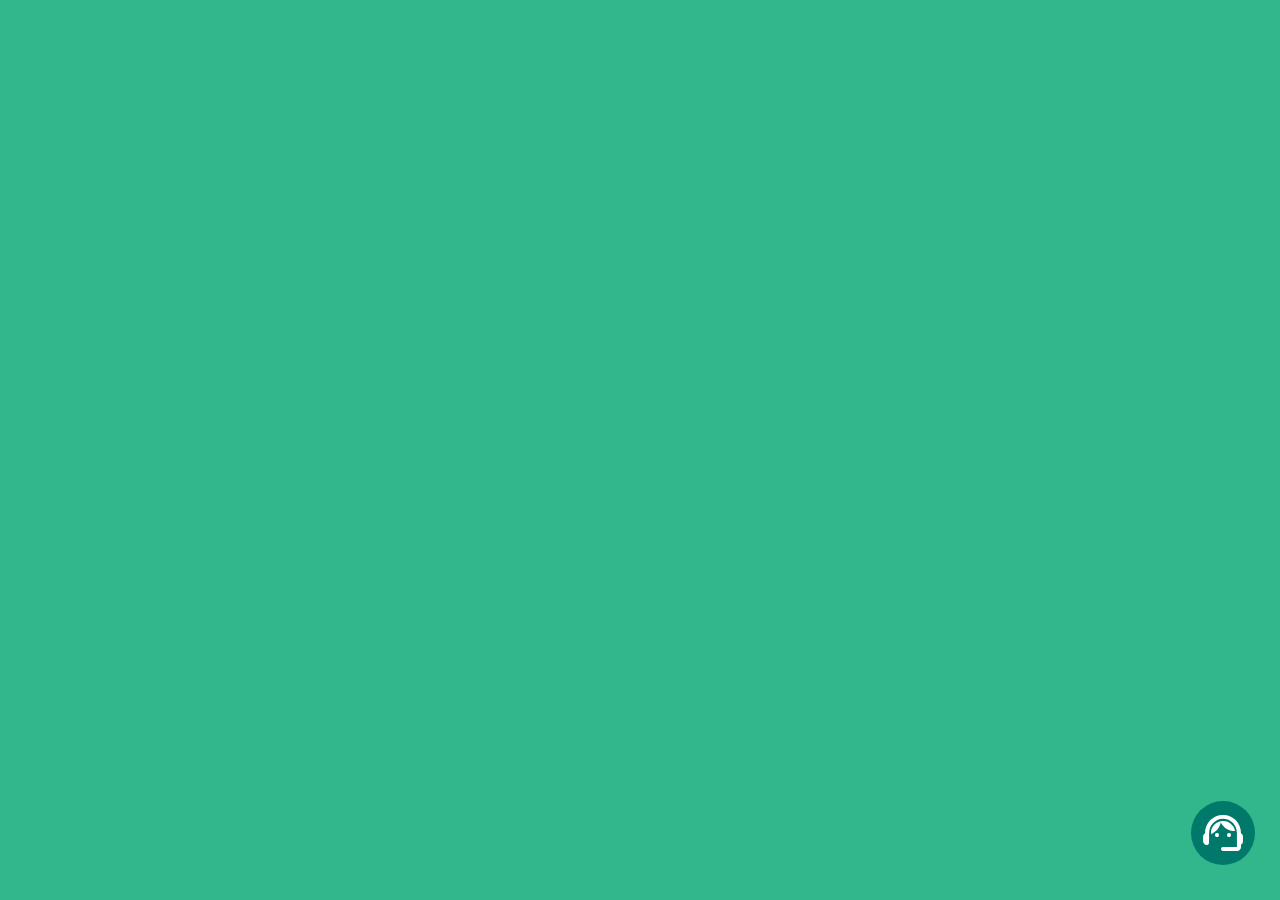
==== commit 5b3ce7c5: "backup" ====
--- a/index.html
+++ b/index.html
@@ -24,7 +24,7 @@
   </head>
   <body>
 
-    <!-- <div id="hideMeAfterLoad">
+    <div id="hideMeAfterLoad">
       <div class="entry-animation-1">
         <span>L</span>
         <span>o</span>
@@ -46,7 +46,7 @@
       <div class="entry-animation-3">
         <span>Past.</span>
       </div>
-    </div> -->
+    </div>
 
     <header class="header">
       <div class="navigation primary-background-color">
